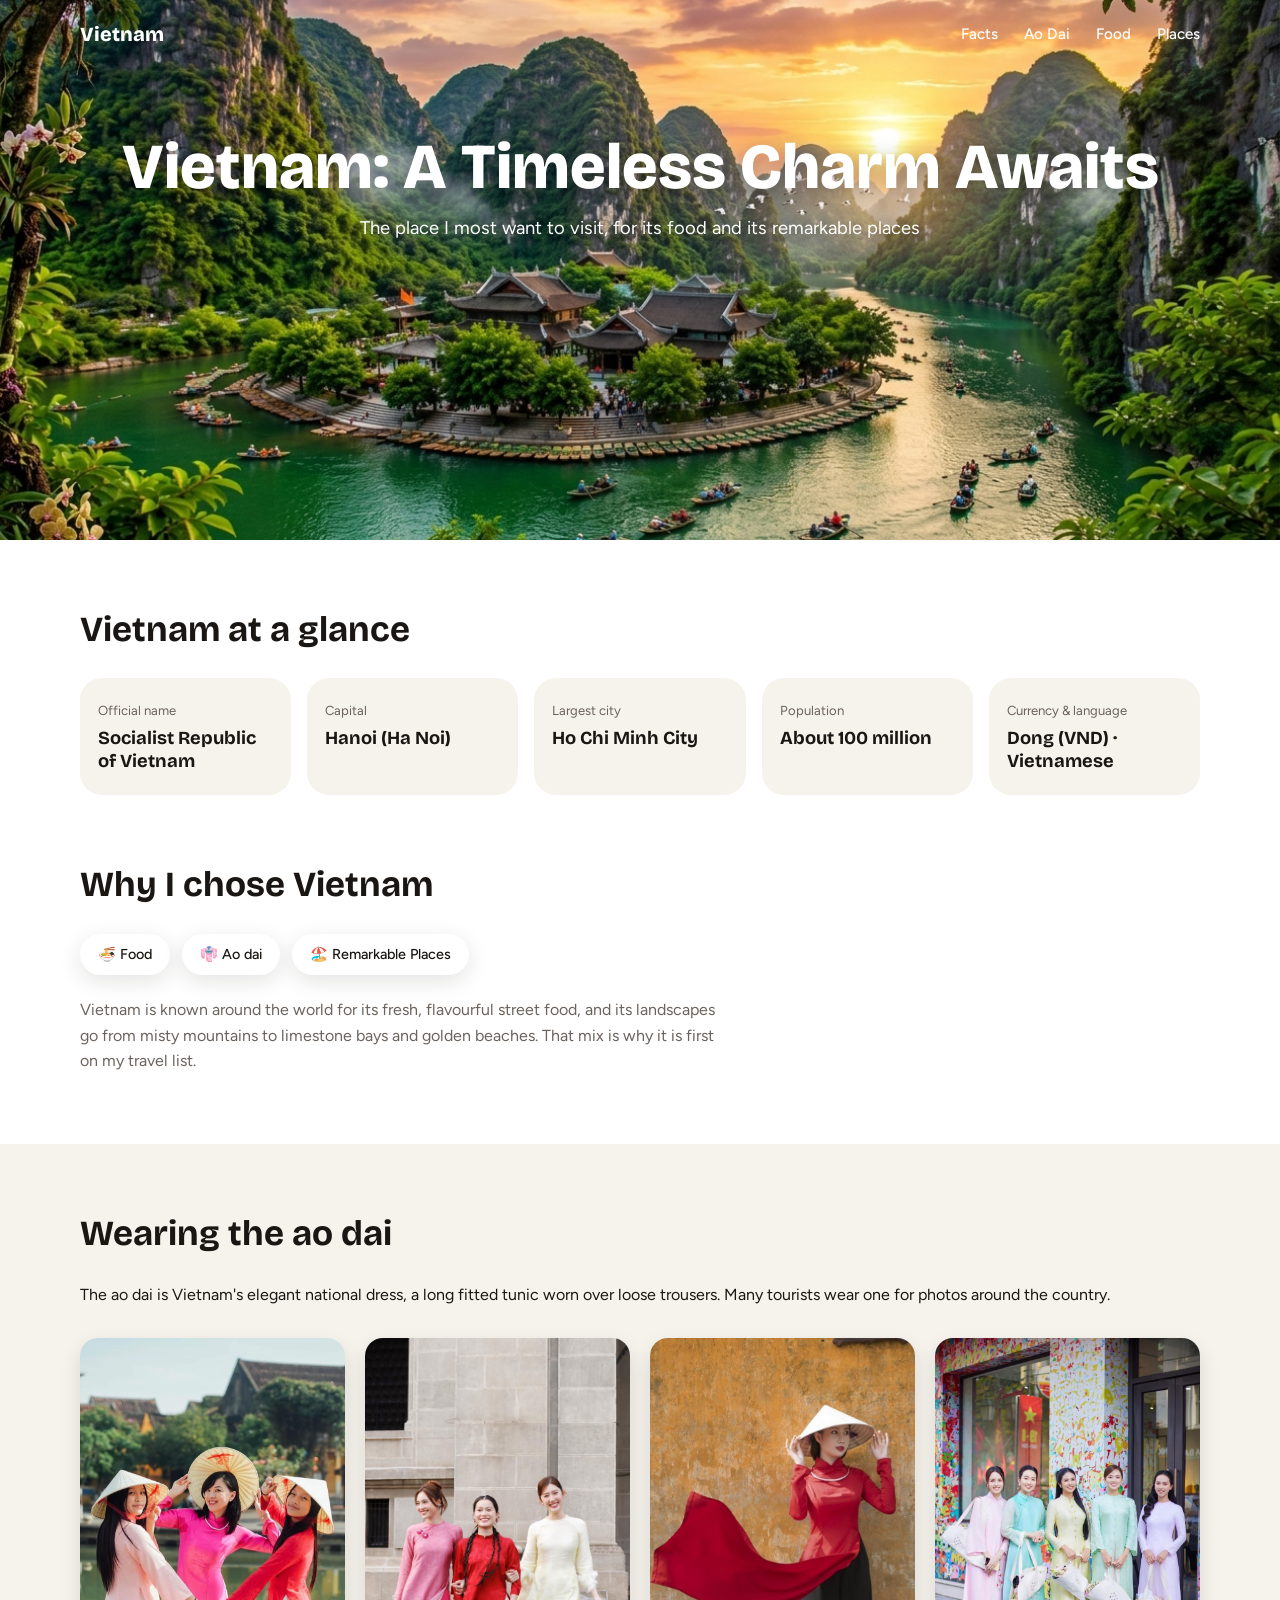
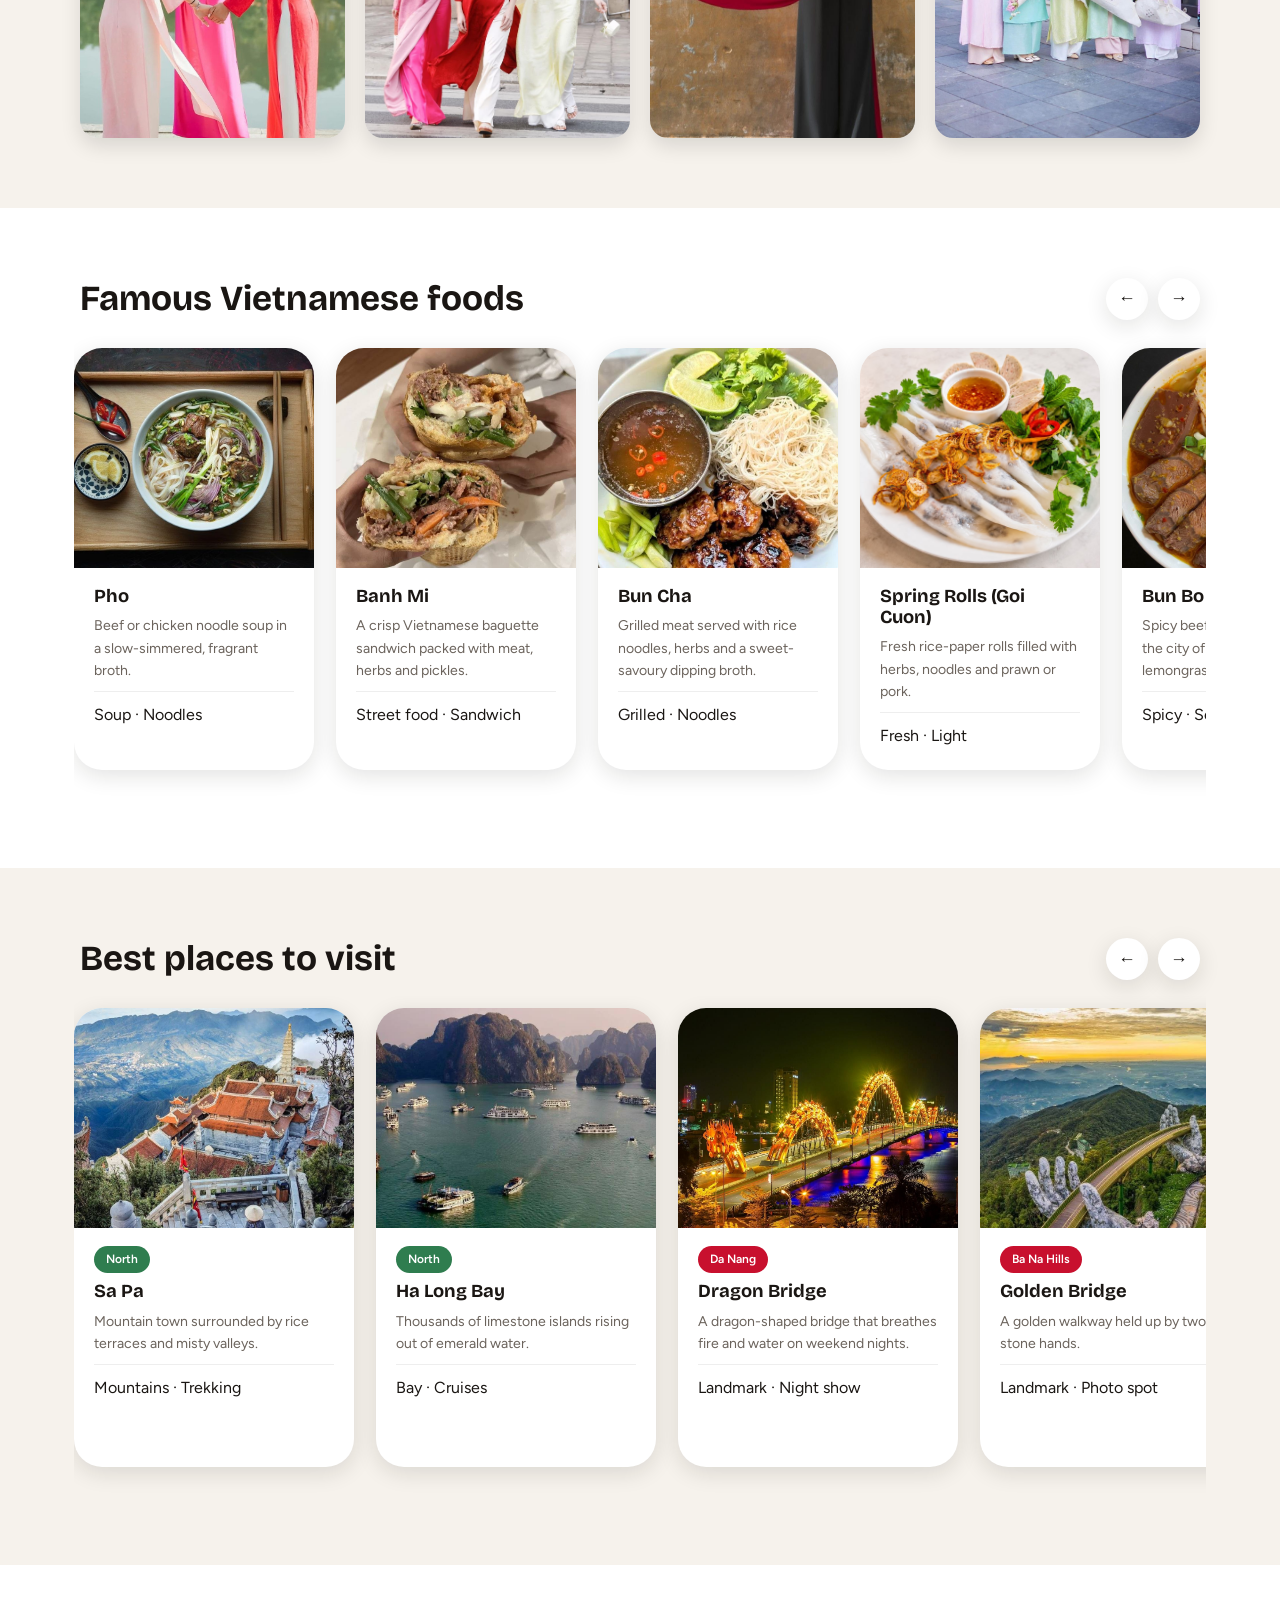
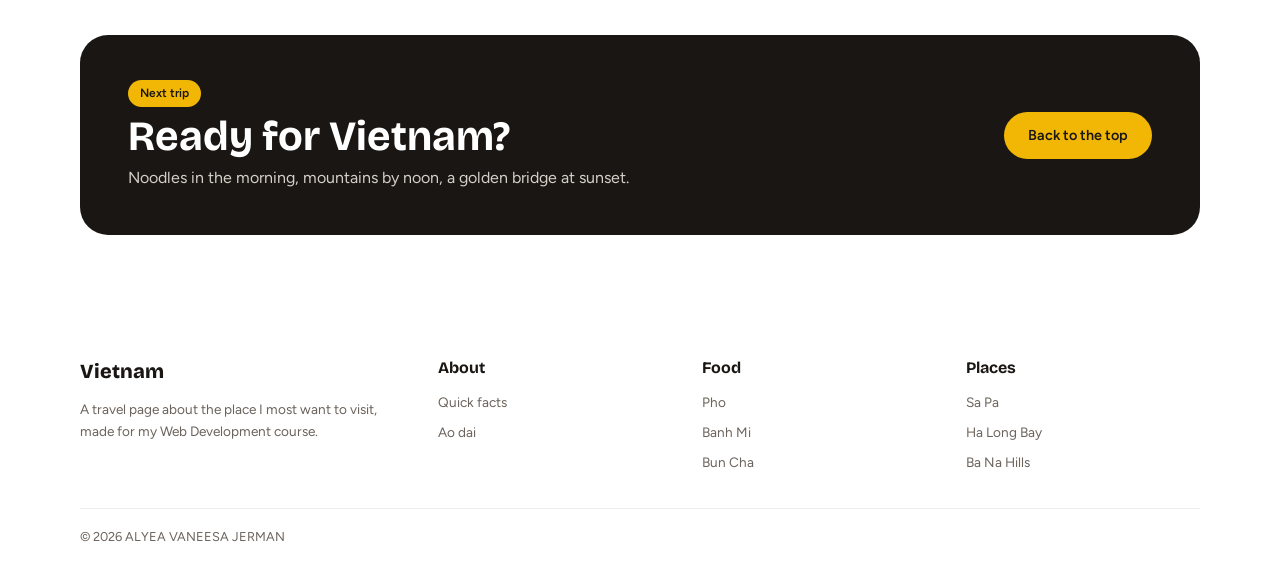
==== lab2_webDev_alyeaVaneesa_ai250106/vietnam.html @ 37498be9 "Add files via upload" ====
<!DOCTYPE html>
<html lang="en">
<head>
<meta charset="UTF-8">
<meta name="viewport" content="width=device-width, initial-scale=1">
<title>Vietnam – The Place I Want to Visit</title>
<link rel="preconnect" href="https://fonts.googleapis.com">
<link rel="preconnect" href="https://fonts.gstatic.com" crossorigin>
<link href="https://fonts.googleapis.com/css2?family=Bricolage+Grotesque:wght@600;700;800&family=Figtree:wght@400;500;600&display=swap" rel="stylesheet">
<link rel="stylesheet" href="placesStyle.css">
</head>
<body>

<!-- ============ NAV ============ -->
<header class="nav">
  <div class="wrap">
    <a class="logo" href="#top">Vietnam</a>
    <ul>
      <li><a href="#facts">Facts</a></li>
      <li><a href="#aodai">Ao Dai</a></li>
      <li><a href="#food">Food</a></li>
      <li><a href="#places">Places</a></li>
    </ul>
  </div>
</header>

<!-- ============ HERO ============ -->
<div class="hero" id="top" style="background-image:url('introviet.jpeg')">
  <div class="wrap">
    <h1>Vietnam: A Timeless Charm Awaits</h1>
    <p>The place I most want to visit, for its food and its remarkable places</p>
  </div>
</div>

<main>

<!-- ============ GENERAL INFO ============ -->
<section id="facts">
  <div class="wrap">
    <h2>Vietnam at a glance</h2>
    <div class="facts">
      <div class="fact"><small>Official name</small><strong>Socialist Republic of Vietnam</strong></div>
      <div class="fact"><small>Capital</small><strong>Hanoi (Ha Noi)</strong></div>
      <div class="fact"><small>Largest city</small><strong>Ho Chi Minh City</strong></div>
      <div class="fact"><small>Population</small><strong>About 100 million</strong></div>
      <div class="fact"><small>Currency &amp; language</small><strong>Dong (VND) &middot; Vietnamese</strong></div>
    </div>
  </div>
</section>

<!-- ============ WHY VIETNAM ============ -->
<section style="padding-top:0">
  <div class="wrap">
    <h2>Why I chose Vietnam</h2>
    <div class="chips">
      <span class="chip">🍜 Food</span>
      <span class="chip">👘 Ao dai</span>
      <span class="chip">🏖️ Remarkable Places</span>
    </div>
    <p class="why">Vietnam is known around the world for its fresh, flavourful street food, and its landscapes go from misty mountains to limestone bays and golden beaches. That mix is why it is first on my travel list.</p>
  </div>
</section>

<!-- ============ AO DAI ============ -->
<section class="aodai-section" style="background:var(--mist)">
  <div class="wrap">
    <h2>Wearing the ao dai</h2>
    <div class="aodai-intro">
       <p>
            The ao dai is Vietnam's elegant national dress, a long fitted
            tunic worn over loose trousers. Many tourists wear one for photos
            around the country.
        </p>
    </div>
    <div class="aodai-gallery">
        <img src="aoDai1.jpg" alt="Ao Dai 1">
        <img src="aoDai2.jpg" alt="Ao Dai 2">
        <img src="aoDai3.jpg" alt="Ao Dai 3">
        <img src="aoDai4.jpg" alt="Ao Dai 4">
    </div>
</section>

<!-- ============ FAMOUS FOODS ============ -->
<section id="food" >
  <div class="wrap">
    <div class="head-row"><h2>Famous Vietnamese foods</h2><div class="arrows"><button class="arrow" data-target="foodTrack" data-dir="-1" aria-label="Previous">&#8592;</button><button class="arrow" data-target="foodTrack" data-dir="1" aria-label="Next">&#8594;</button></div></div>
    <div class="carousel food" id="foodTrack" tabindex="0" aria-label="Famous foods, swipe left or right">
      <article class="card">
        <div class="photo"><img src="pho.jpg" alt="Pho"></div>
        <div class="body"><h3>Pho</h3><p>Beef or chicken noodle soup in a slow-simmered, fragrant broth.</p><div class="meta">Soup &middot; Noodles</div></div>
      </article>
      <article class="card">
        <div class="photo"><img src="banh mi.jpg" alt="Banh Mi"></div>
        <div class="body"><h3>Banh Mi</h3><p>A crisp Vietnamese baguette sandwich packed with meat, herbs and pickles.</p><div class="meta">Street food &middot; Sandwich</div></div>
      </article>
      <article class="card">
        <div class="photo"><img src="bun cha.jpg" alt="Bun Cha"></div>
        <div class="body"><h3>Bun Cha</h3><p>Grilled meat served with rice noodles, herbs and a sweet-savoury dipping broth.</p><div class="meta">Grilled &middot; Noodles</div></div>
      </article>
      <article class="card">
        <div class="photo"><img src="banh cuon.jpg" alt="Spring Rolls"></div>
        <div class="body"><h3>Spring Rolls (Goi Cuon)</h3><p>Fresh rice-paper rolls filled with herbs, noodles and prawn or pork.</p><div class="meta">Fresh &middot; Light</div></div>
      </article>
      <article class="card">
        <div class="photo"><img src="bun bo hue.jpg" alt="Bun Bo Hue"></div>
        <div class="body"><h3>Bun Bo Hue</h3><p>Spicy beef noodle soup from the city of Hue, bold with lemongrass and chilli.</p><div class="meta">Spicy &middot; Soup</div></div>
      </article>
      <article class="card">
        <div class="photo"><img src="banh canh cua.jpg" alt="Banh Canh Cua"></div>
        <div class="body"><h3>Banh Canh Cua</h3><p>A hearty crab soup with a rich, flavorful broth and fresh ingredients.</p><div class="meta">Hearty &middot; Soup</div></div>
      </article>
      <article class="card">
        <div class="photo"><img src="banh xeo.jpg" alt="Banh Xeo"></div>
        <div class="body"><h3>Banh Xeo</h3><p>Crunchy rice pancake filled with shrimp, meat and herbs.</p><div class="meta">Crunchy &middot; Pancake</div></div>
      </article>
      <article class="card">
        <div class="photo"><img src="che.jpg" alt="Che"></div>
        <div class="body"><h3>Che</h3><p>A sweet dessert soup with a variety of ingredients like beans, coconut milk, and fruit.</p><div class="meta">Sweet &middot; Dessert</div></div>
      </article>
      <article class="card">
        <div class="photo"><img src="ca phe trung.jpg" alt="Ca Phe Trung"></div>
        <div class="body"><h3>Ca Phe Trung</h3><p>A traditional Vietnamese coffee with egg yolk, creating a rich and creamy texture.</p><div class="meta">Rich &middot; Coffee</div></div>
      </article>
    </div>
  </div>
</section>

<!-- ============ BEST PLACES ============ -->
<section id="places" style="background:var(--mist)">
  <div class="wrap">
    <div class="head-row"><h2>Best places to visit</h2><div class="arrows"><button class="arrow" data-target="placesTrack" data-dir="-1" aria-label="Previous">&#8592;</button><button class="arrow" data-target="placesTrack" data-dir="1" aria-label="Next">&#8594;</button></div></div>
    <div class="carousel places" id="placesTrack" tabindex="0" aria-label="Best places, swipe left or right">
      <article class="card">
        <div class="photo"><img src="sa pa.jpg" alt="Sa Pa"></div>
        <div class="body"><span class="tag north">North</span><h3>Sa Pa</h3><p>Mountain town surrounded by rice terraces and misty valleys.</p><div class="meta">Mountains &middot; Trekking</div></div>
      </article>
      <article class="card">
        <div class="photo"><img src="ha long bay.jpg" alt="Ha Long Bay"></div>
        <div class="body"><span class="tag north">North</span><h3>Ha Long Bay</h3><p>Thousands of limestone islands rising out of emerald water.</p><div class="meta">Bay &middot; Cruises</div></div>
      </article>
      <article class="card">
        <div class="photo"><img src="dragon bridge.jpg" alt="Dragon Bridge"></div>
        <div class="body"><span class="tag central">Da Nang</span><h3>Dragon Bridge</h3><p>A dragon-shaped bridge that breathes fire and water on weekend nights.</p><div class="meta">Landmark &middot; Night show</div></div>
      </article>
      <article class="card">
        <div class="photo"><img src="golden bridge.jpg" alt="Golden Bridge"></div>
        <div class="body"><span class="tag central">Ba Na Hills</span><h3>Golden Bridge</h3><p>A golden walkway held up by two giant stone hands.</p><div class="meta">Landmark &middot; Photo spot</div></div>
      </article>
      <article class="card">
        <div class="photo"><img src="moana.jpg" alt="Moana"></div>
        <div class="body"><span class="tag central">Central</span><h3>Moana Sapa</h3><p>A famous photo attraction in Sa Pa known for its giant sculpture, mountain scenery, and stunning panoramic views.</p><div class="meta">Aesthetic</div></div>
      </article>
      <article class="card">
        <div class="photo"><img src="da nang.jpg" alt="Da Nang Beach"></div>
        <div class="body"><span class="tag central">Da Nang</span><h3>Da Nang Beach</h3><p>Long, soft sandy beach with calm water and fresh seafood nearby.</p><div class="meta">Beach &middot; Seafood</div></div>
      </article>
      <article class="card">
        <div class="photo"><img src="ba na hills.jpg" alt="Ba Na Hills"></div>
        <div class="body"><span class="tag central">Da Nang</span><h3>Ba Na Hills</h3><p>A cool hill resort reached by cable car, with gardens and French-style buildings.</p><div class="meta">Hills &middot; Cable car</div></div>
      </article>
      <article class="card">
        <div class="photo"><img src="amusement park.jpg" alt="Amusement Park"></div>
        <div class="body"><span class="tag central">Ba Na Hills</span><h3>Amusement Park</h3><p>Rides and games right at the top of Ba Na Hills, fun for a full day out.</p><div class="meta">Theme park &middot; Family fun</div></div>
      </article>
      <article class="card">
        <div class="photo"><img src="hue.jpg" alt="Hue"></div>
        <div class="body"><span class="tag central">Hue</span><h3>Hue</h3><p>The imperial capital of Vietnam, known for its well-preserved history and culture.</p><div class="meta">Historical site &middot; Culture</div></div>
      </article>
      <article class="card">
        <div class="photo"><img src="hoi an village.jpg" alt="Hoi An Village"></div>
        <div class="body"><span class="tag central">Hoi An</span><h3>Hoi An Village</h3><p>A UNESCO World Heritage site with well-preserved architecture and a vibrant cultural scene.</p><div class="meta">Historical site &middot; Culture</div></div>
      </article>
    </div>
  </div>
</section>

<!-- ============ CTA BANNER ============ -->
<section>
  <div class="wrap">
    <div class="banner">
      <div>
        <span class="tag">Next trip</span>
        <h2>Ready for Vietnam?</h2>
        <p>Noodles in the morning, mountains by noon, a golden bridge at sunset.</p>
      </div>
      <a class="btn gold" href="#top">Back to the top</a>
    </div>
  </div>
</section>

</main>

<!-- ============ FOOTER ============ -->
<footer>
  <div class="wrap">
    <div class="cols">
      <div>
        <a class="logo" href="#top" style="color:var(--ink)">Vietnam</a>
        <p style="margin-top:12px">A travel page about the place I most want to visit, made for my Web Development course.</p>
      </div>
      <div><h4>About</h4><ul><li><a href="#facts">Quick facts</a></li><li><a href="#aodai">Ao dai</a></li></ul></div>
      <div><h4>Food</h4><ul><li><a href="#food">Pho</a></li><li><a href="#food">Banh Mi</a></li><li><a href="#food">Bun Cha</a></li></ul></div>
      <div><h4>Places</h4><ul><li><a href="#places">Sa Pa</a></li><li><a href="#places">Ha Long Bay</a></li><li><a href="#places">Ba Na Hills</a></li></ul></div>
    </div>
    <div class="copy">&copy; 2026 ALYEA VANEESA JERMAN</div>
  </div>
</footer>

<script>
document.querySelectorAll('.arrow').forEach(function(b){
  b.addEventListener('click',function(){
    var t=document.getElementById(b.dataset.target);
    t.scrollBy({left:b.dataset.dir*t.clientWidth*0.8,behavior:'smooth'});
  });
});
// Mouse drag-to-scroll (touch screens swipe natively)
document.querySelectorAll('.carousel').forEach(function(c){
  var down=false,startX=0,startLeft=0;
  c.addEventListener('mousedown',function(e){down=true;startX=e.pageX;startLeft=c.scrollLeft;c.classList.add('dragging');});
  window.addEventListener('mouseup',function(){down=false;c.classList.remove('dragging');});
  c.addEventListener('mousemove',function(e){if(!down)return;e.preventDefault();c.scrollLeft=startLeft-(e.pageX-startX);});
  c.addEventListener('keydown',function(e){
    if(e.key==='ArrowRight')c.scrollBy({left:260,behavior:'smooth'});
    if(e.key==='ArrowLeft')c.scrollBy({left:-260,behavior:'smooth'});
  });
});
</script>
</body>
</html>
---- lab2_webDev_alyeaVaneesa_ai250106/placesStyle.css ----
:root{
  --red:#C8102E;       /* lacquer red */
  --gold:#F2B705;      /* flag star gold */
  --green:#2F7D4F;     /* paddy green */
  --ink:#1A1613;
  --muted:#6B635C;
  --paper:#FFFFFF;
  --mist:#F6F2EC;
  --radius:28px;
  --shadow:0 6px 22px rgba(26,22,19,.12);
  --head:'Bricolage Grotesque','Trebuchet MS',sans-serif;
  --body:'Figtree','Segoe UI',Arial,sans-serif;
}
*{box-sizing:border-box;margin:0;padding:0}
html{scroll-behavior:smooth}
body{font-family:var(--body);color:var(--ink);background:var(--paper);line-height:1.6;font-size:16px}
a{color:inherit;text-decoration:none}
:focus-visible{outline:3px solid var(--gold);outline-offset:3px}
.wrap{width:min(1120px,92%);margin-inline:auto;}
h1,h2,h3{font-family:var(--head);line-height:1.15}
h2{font-size:clamp(1.7rem,3vw,2.2rem);margin-bottom:28px}

/* ---------- NAV ---------- */
.nav{position:absolute;inset:0 0 auto 0;z-index:5;padding:18px 0}
.nav .wrap{display:flex;align-items:center;justify-content:space-between}
.logo{font-family:var(--head);font-weight:800;font-size:1.25rem;color:#fff;display:flex;align-items:center;gap:8px}
.logo i{width:26px;height:26px;border-radius:50%;background:var(--red);display:grid;place-items:center;font-style:normal;color:var(--gold);font-size:.9rem}
.nav ul{display:flex;gap:26px;list-style:none;font-weight:500;font-size:.95rem;color:#fff}
.nav ul a:hover{text-decoration:underline;text-underline-offset:6px}

/* ---------- HERO ---------- */
.hero{position:relative;min-height:540px;color:#fff;text-align:center;padding:130px 0 90px;overflow:hidden;
  background:linear-gradient(#f6c667 0%,#f08a5d 45%,#c8102e 100%);
  background-size:cover; background-position:center;
}
.hero svg{position:absolute;left:0;bottom:0;width:100%;height:auto;display:block}
.hero .wrap{position:relative;z-index:2}
.hero h1{font-size:clamp(2.3rem,6vw,4rem);font-weight:800;text-shadow:0 2px 18px rgba(0,0,0,.25)}
.hero p{margin-top:10px;font-size:1.15rem;text-shadow:0 1px 10px rgba(0,0,0,.25)}
.pill{margin:34px auto 0;max-width:640px;background:#fff;color:var(--ink);border-radius:999px;display:flex;align-items:center;gap:6px;padding:8px 8px 8px 22px;box-shadow:var(--shadow);font-size:.9rem}
.pill span{flex:1;text-align:left;color:var(--muted)}
.pill b{color:var(--ink)}
.btn{display:inline-block;background:var(--red);color:#fff;font-weight:600;font-size:.9rem;padding:12px 24px;border-radius:999px;transition:background .2s}
.btn:hover{background:#9f0c24}
.btn.gold{background:var(--gold);color:var(--ink)}
.btn.gold:hover{background:#d9a404}

section{padding:70px 0}

/* ---------- QUICK FACTS ---------- */
.facts{display:grid;grid-template-columns:repeat(5,1fr);gap:16px}
.fact{background:var(--mist);border-radius:22px;padding:22px 18px}
.fact small{display:block;color:var(--muted);font-size:.82rem}
.fact strong{display:block;margin-top:6px;font-family:var(--head);font-size:1.15rem;line-height:1.25}

/* ---------- CHIPS ---------- */
.chips{display:flex;flex-wrap:wrap;gap:12px}
.chip{display:inline-flex;align-items:center;gap:8px;background:#fff;box-shadow:var(--shadow);border-radius:999px;padding:9px 18px;font-size:.9rem;font-weight:500}
.why{margin-top:22px;max-width:640px;color:var(--muted)}

/* ---------- CARDS ---------- */
.photo{background-color:#ddd;background-size:cover;background-position:center;display:grid;place-items:center;font-size:3.4rem}
.head-row{display:flex;justify-content:space-between;align-items:center;margin-bottom:28px;gap:16px}
.head-row h2{margin:0}
.head-row a{font-size:.85rem;font-weight:500}
/* Swipeable carousel */
.carousel{display:flex;gap:22px;overflow-x:auto;scroll-snap-type:x mandatory;-webkit-overflow-scrolling:touch;
  padding:12px 6px 28px;margin:-12px -6px 0;cursor:grab;scrollbar-width:thin;scrollbar-color:var(--red) transparent}
.carousel.dragging{cursor:grabbing;scroll-snap-type:none;user-select:none}
.carousel::-webkit-scrollbar{height:8px}
.carousel::-webkit-scrollbar-thumb{background:var(--red);border-radius:8px}
.carousel .card{flex:0 0 auto;scroll-snap-align:start}
.carousel.aoDai .card{width:280px}
.carousel.food .card{width:240px}
.carousel.places .card{width:280px}
.arrows{display:flex;gap:10px}
.arrow{width:42px;height:42px;border-radius:50%;border:none;background:#fff;box-shadow:var(--shadow);font-size:1.1rem;cursor:pointer;color:var(--ink);transition:background .2s,color .2s}
.arrow:hover{background:var(--red);color:#fff}
.card{background:#fff;border-radius:var(--radius);overflow:hidden;box-shadow:var(--shadow);display:flex;flex-direction:column;}
.card:hover{transform:translateY(-8px);box-shadow:0 18px 36px rgba(200,16,46,.22)}
.card .photo{width:100%;height:220px;overflow:hidden;flex-shrink:0;}
.card .photo img{width:100%;height:100%;object-fit:cover;display:block;}
.card:hover .photo{transform:scale(1.08)}
.card h3{transition:color .2s}
.card:hover h3{color:var(--red)}
.card .body{padding:18px 20px 22px;display:flex;flex-direction:column;gap:8px;}
.card h3{font-size:1.15rem; margin:0}
.card p{font-size:.88rem;color:var(--muted); margin:0}
.tag{align-self:flex-start;display:inline-block;background:var(--red);color:#fff;font-size:.75rem;font-weight:600;padding:4px 12px;border-radius:999px}
.tag.north{background:var(--green)}
.tag.central{background:var(--red)}
.tag.south{background:#B7860B}
.meta{margin-top:auto;padding-top:10px;border-top:1px solid #eee;}

/* ---------- FEATURE (AO DAI) ---------- */
.feature{display:grid;grid-template-columns:1.25fr 1fr;border-radius:var(--radius);box-shadow:var(--shadow);overflow:hidden;background:#fff}
.feature .photo{height:100%;}
.feature .photo img{width:100%;height:100%;display:block;object-fit:cover;}
.feature .text{padding:36px 32px;display:flex;flex-direction:column;justify-content:center;gap:14px}
.feature h3{font-size:1.6rem;padding: 60px 40px;}
.feature p{font-size:.95rem;color:var(--muted)}
.feature ul{list-style:none;display:grid;gap:8px;font-size:.92rem}
.feature li::before{content:"";display:inline-block;width:8px;height:8px;border-radius:50%;background:var(--gold);margin-right:10px}
.aodai-gallery{display:grid;grid-template-columns:repeat(auto-fit,minmax(250px,1fr));gap:20px;margin-top:30px;}
.aodai-gallery img{width:100%;height:400px;object-fit:cover;border-radius:18px;box-shadow:0 8px 20px rgba(0,0,0,.12);transition:.3s;}
.aodai-gallery img:hover{transform:translateY(-5px);}

/* ---------- BANNER ---------- */
.banner{background:var(--ink);color:#fff;border-radius:var(--radius);padding:44px 48px;display:flex;align-items:center;justify-content:space-between;gap:24px;flex-wrap:wrap}
.banner h2{margin:6px 0 4px;font-size:clamp(1.8rem,4vw,2.6rem)}
.banner p{color:#d6cfc8}
.banner .tag{background:var(--gold);color:var(--ink)}

/* ---------- FOOTER ---------- */
footer{padding:50px 0 40px}
.cols{display:grid;grid-template-columns:1.4fr 1fr 1fr 1fr;gap:30px}
footer h4{font-family:var(--head);margin-bottom:12px}
footer p,footer li{font-size:.85rem;color:var(--muted)}
footer ul{list-style:none;display:grid;gap:8px}
footer li a:hover{color:var(--red)}
.copy{margin-top:34px;padding-top:18px;border-top:1px solid #eee;font-size:.8rem;color:var(--muted)}

/* ---------- RESPONSIVE ---------- */
@media(max-width:900px){
  .facts{grid-template-columns:repeat(2,1fr)}
  .feature{grid-template-columns:1fr}
  .feature .photo{min-height:260px}
  .cols{grid-template-columns:1fr 1fr}
  .nav ul{display:none}
}
@media(max-width:560px){
  .pill{flex-wrap:wrap;border-radius:26px;padding:16px}
  .pill .btn{width:100%;text-align:center}
  .banner{padding:32px 26px}
}
@media(prefers-reduced-motion:reduce){html{scroll-behavior:auto}}
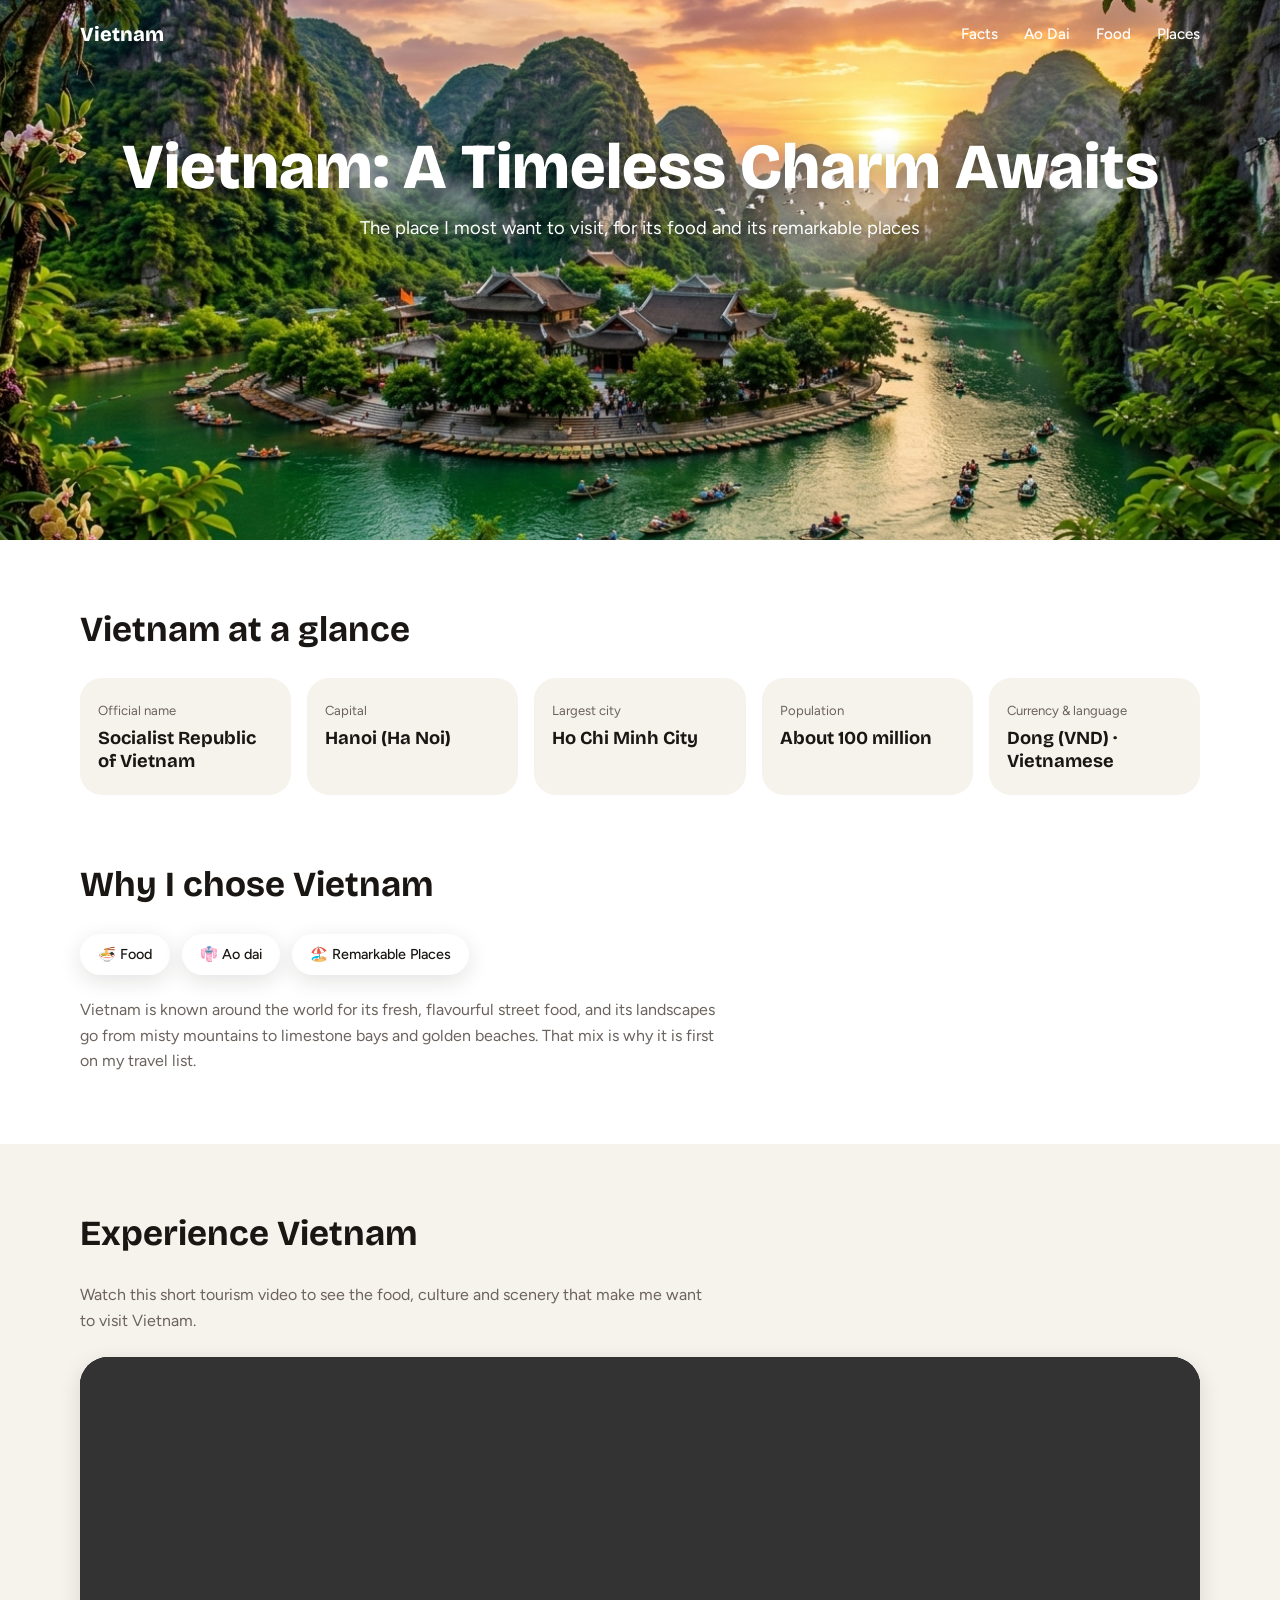
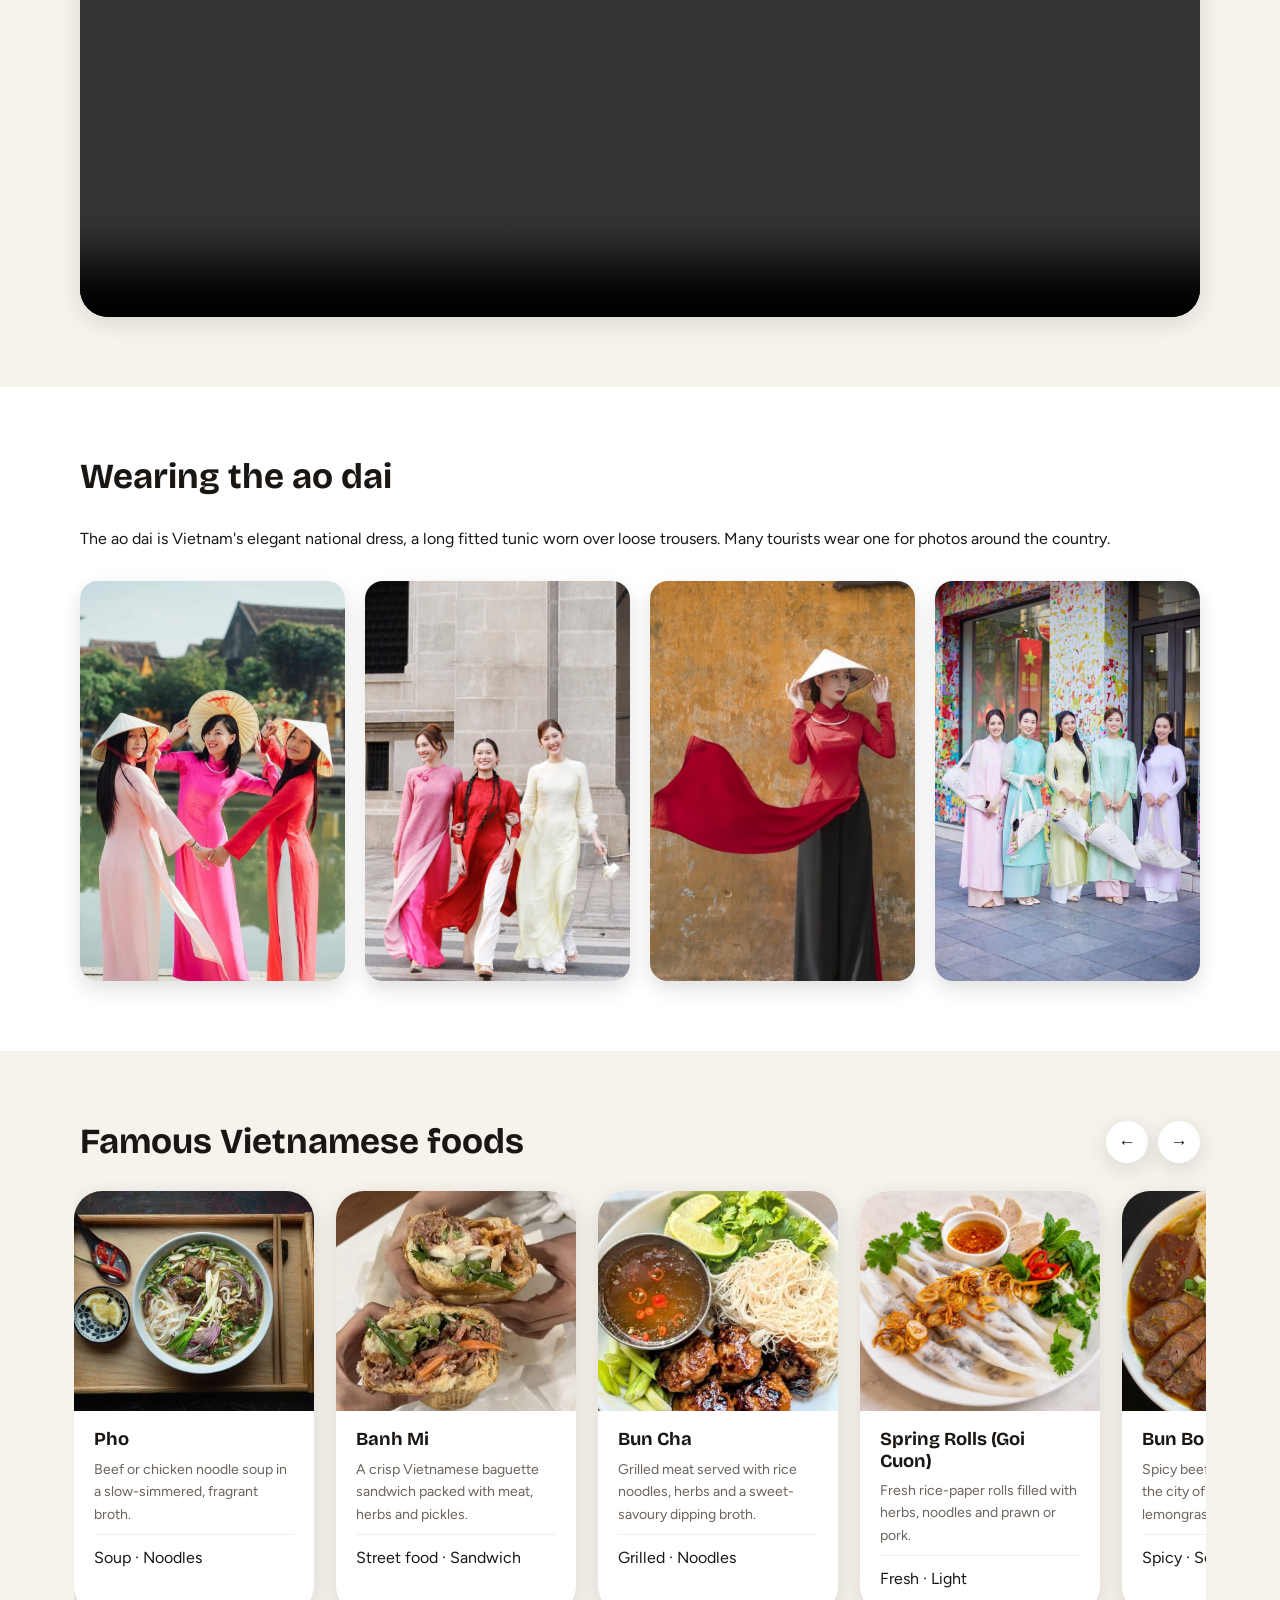
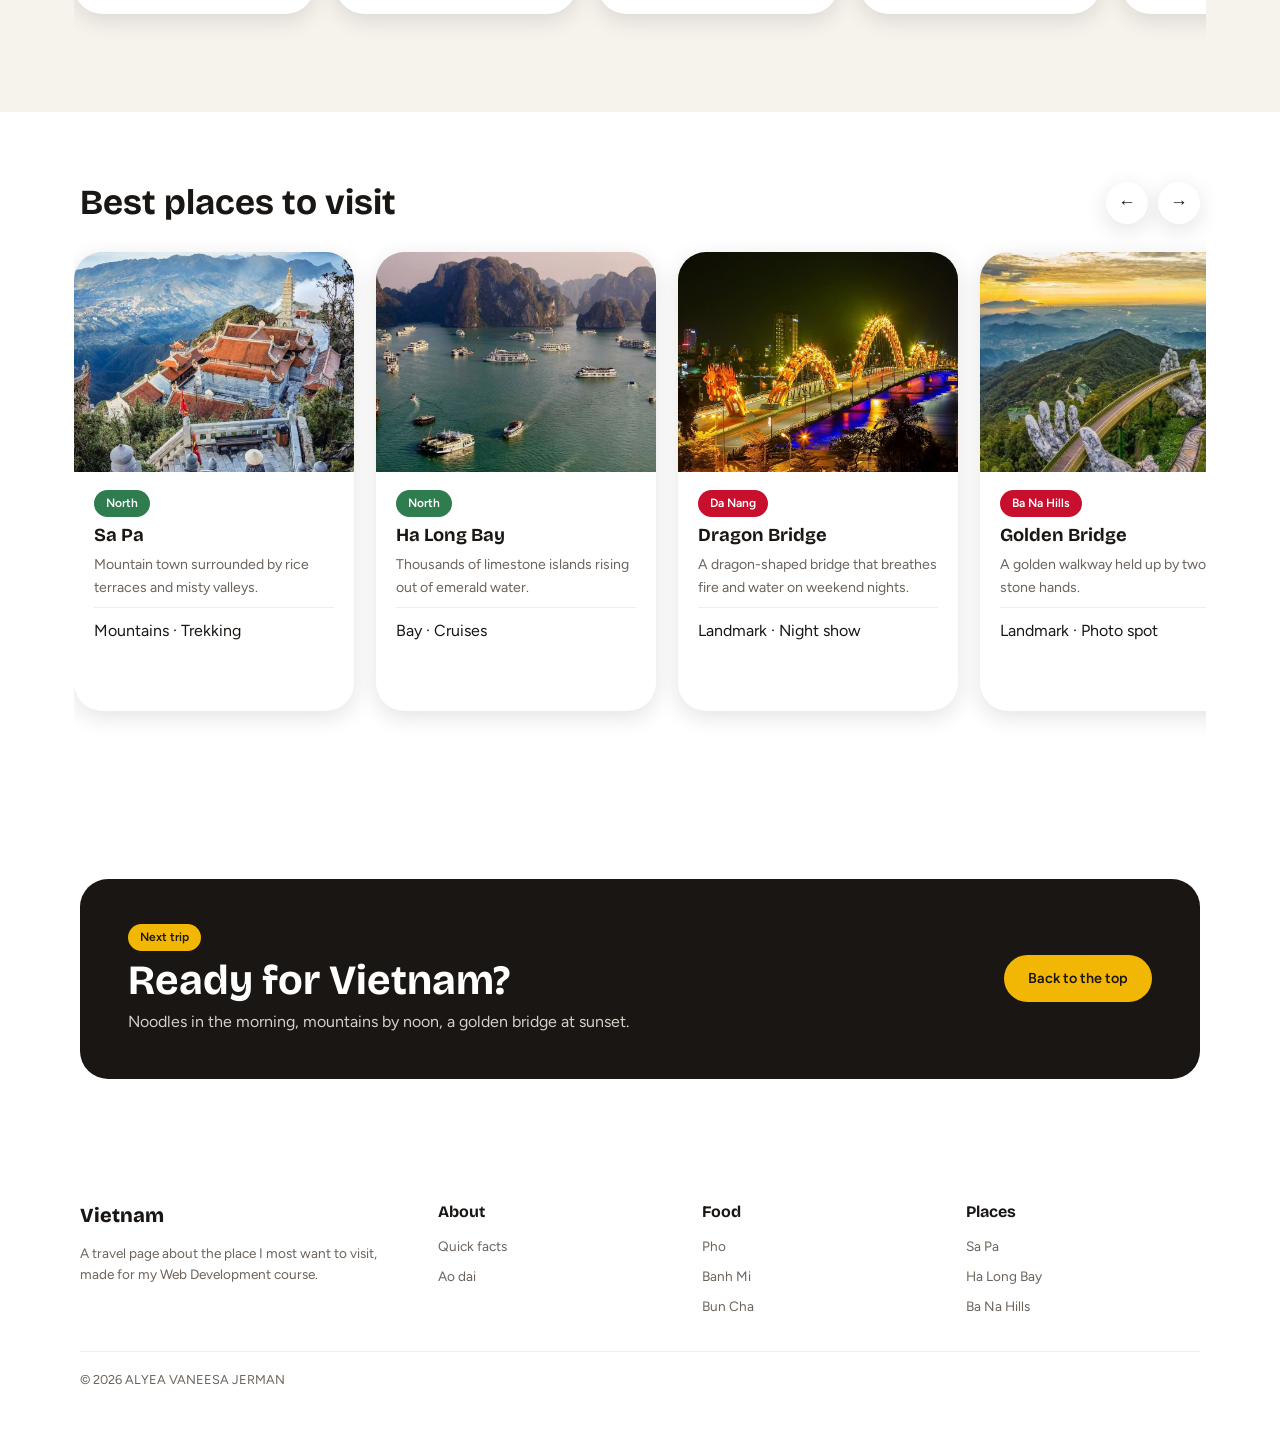
==== commit 0b727477: "Update vietnam.html" ====
--- a/lab2_webDev_alyeaVaneesa_ai250106/vietnam.html
+++ b/lab2_webDev_alyeaVaneesa_ai250106/vietnam.html
@@ -61,8 +61,21 @@
   </div>
 </section>
 
+  <!-- ============ TOURISM VIDEO ============ -->
+<section id="video" style="background:var(--mist)">
+  <div class="wrap">
+    <h2>Experience Vietnam</h2>
+    <p class="why" style="margin-bottom:24px">Watch this short tourism video to see the food, culture and scenery that make me want to visit Vietnam.</p>
+    <video controls preload="metadata" playsinline
+      style="display:block;width:100%;max-height:640px;border-radius:28px;box-shadow:0 6px 22px rgba(26,22,19,.12);background:#000">
+      <source src="vietnam promotional video.mp4" type="video/mp4">
+      Your browser does not support the video tag.
+    </video>
+  </div>
+</section>
+
 <!-- ============ AO DAI ============ -->
-<section class="aodai-section" style="background:var(--mist)">
+<section class="aodai-section">
   <div class="wrap">
     <h2>Wearing the ao dai</h2>
     <div class="aodai-intro">
@@ -81,7 +94,7 @@
 </section>
 
 <!-- ============ FAMOUS FOODS ============ -->
-<section id="food" >
+<section id="food" style="background:var(--mist)">
   <div class="wrap">
     <div class="head-row"><h2>Famous Vietnamese foods</h2><div class="arrows"><button class="arrow" data-target="foodTrack" data-dir="-1" aria-label="Previous">&#8592;</button><button class="arrow" data-target="foodTrack" data-dir="1" aria-label="Next">&#8594;</button></div></div>
     <div class="carousel food" id="foodTrack" tabindex="0" aria-label="Famous foods, swipe left or right">
@@ -126,7 +139,7 @@
 </section>
 
 <!-- ============ BEST PLACES ============ -->
-<section id="places" style="background:var(--mist)">
+<section id="places">
   <div class="wrap">
     <div class="head-row"><h2>Best places to visit</h2><div class="arrows"><button class="arrow" data-target="placesTrack" data-dir="-1" aria-label="Previous">&#8592;</button><button class="arrow" data-target="placesTrack" data-dir="1" aria-label="Next">&#8594;</button></div></div>
     <div class="carousel places" id="placesTrack" tabindex="0" aria-label="Best places, swipe left or right">
@@ -226,4 +239,4 @@
 });
 </script>
 </body>
-</html>+</html>
